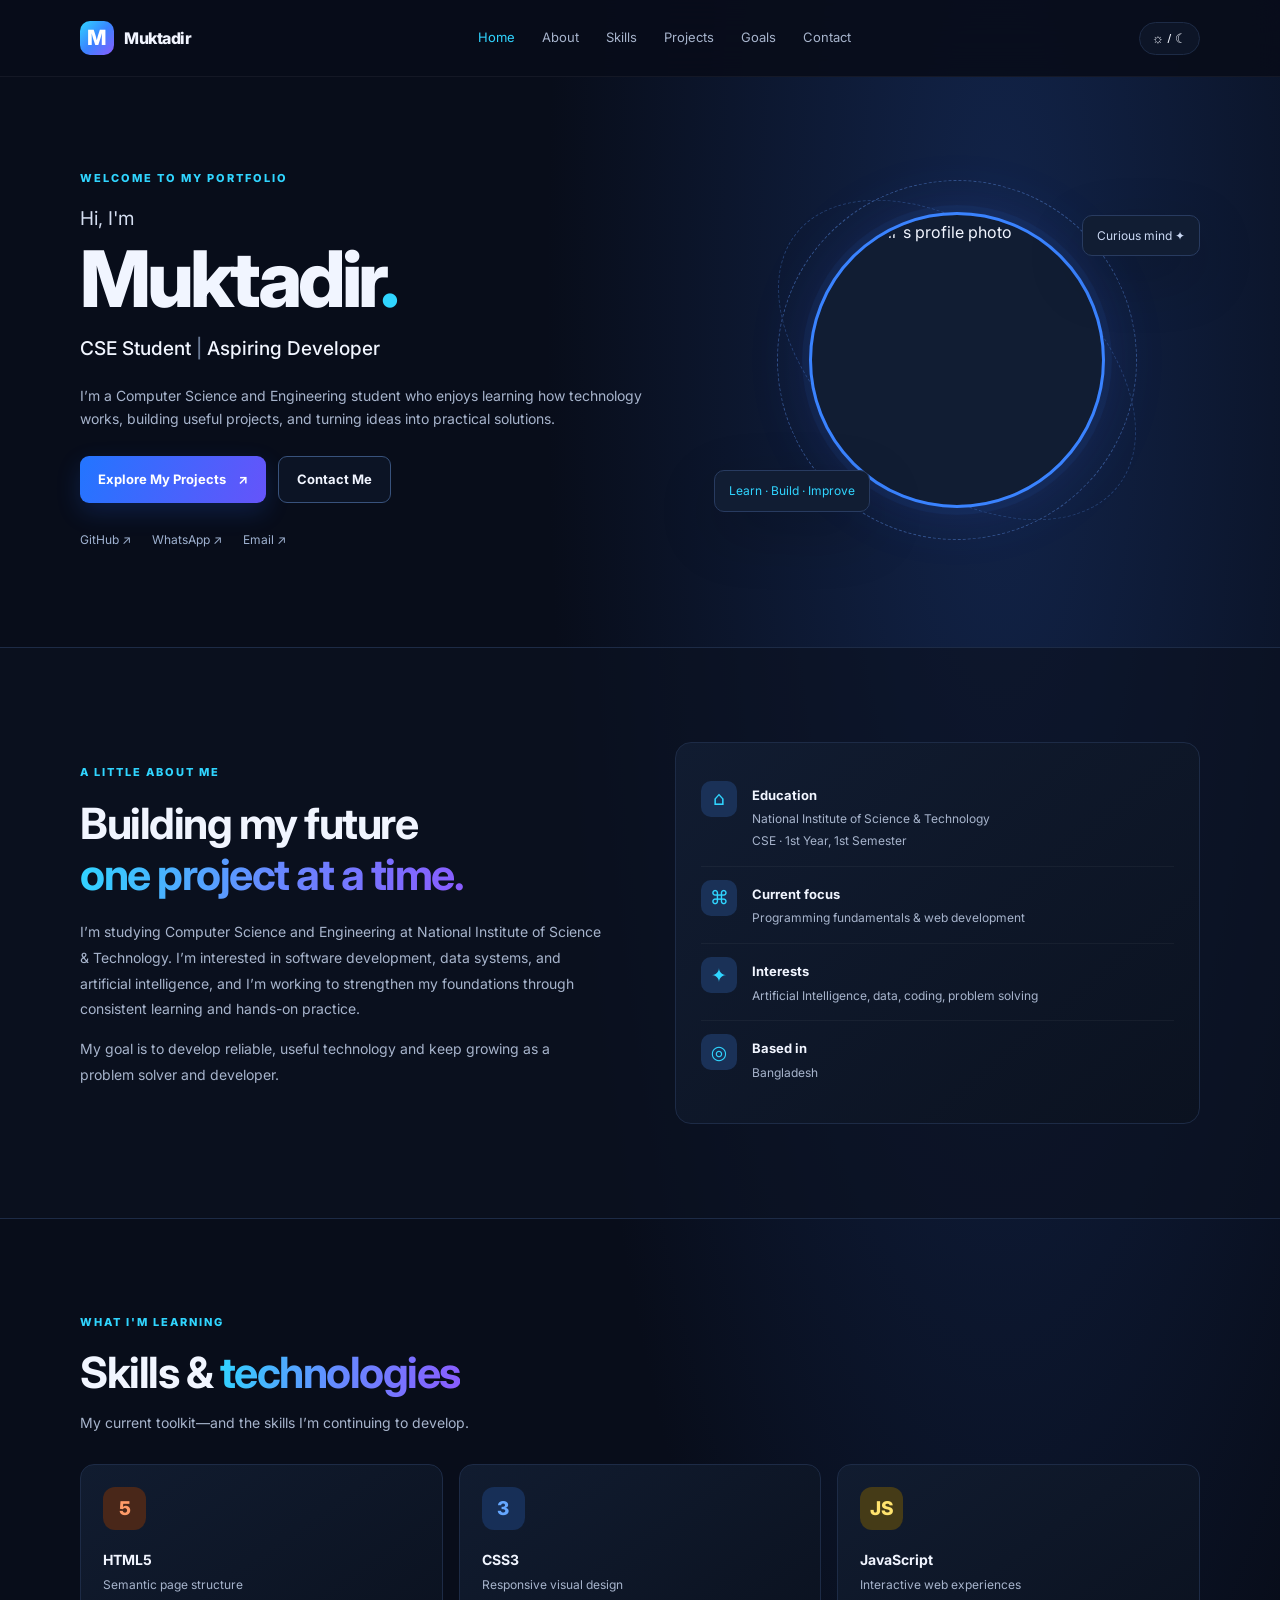
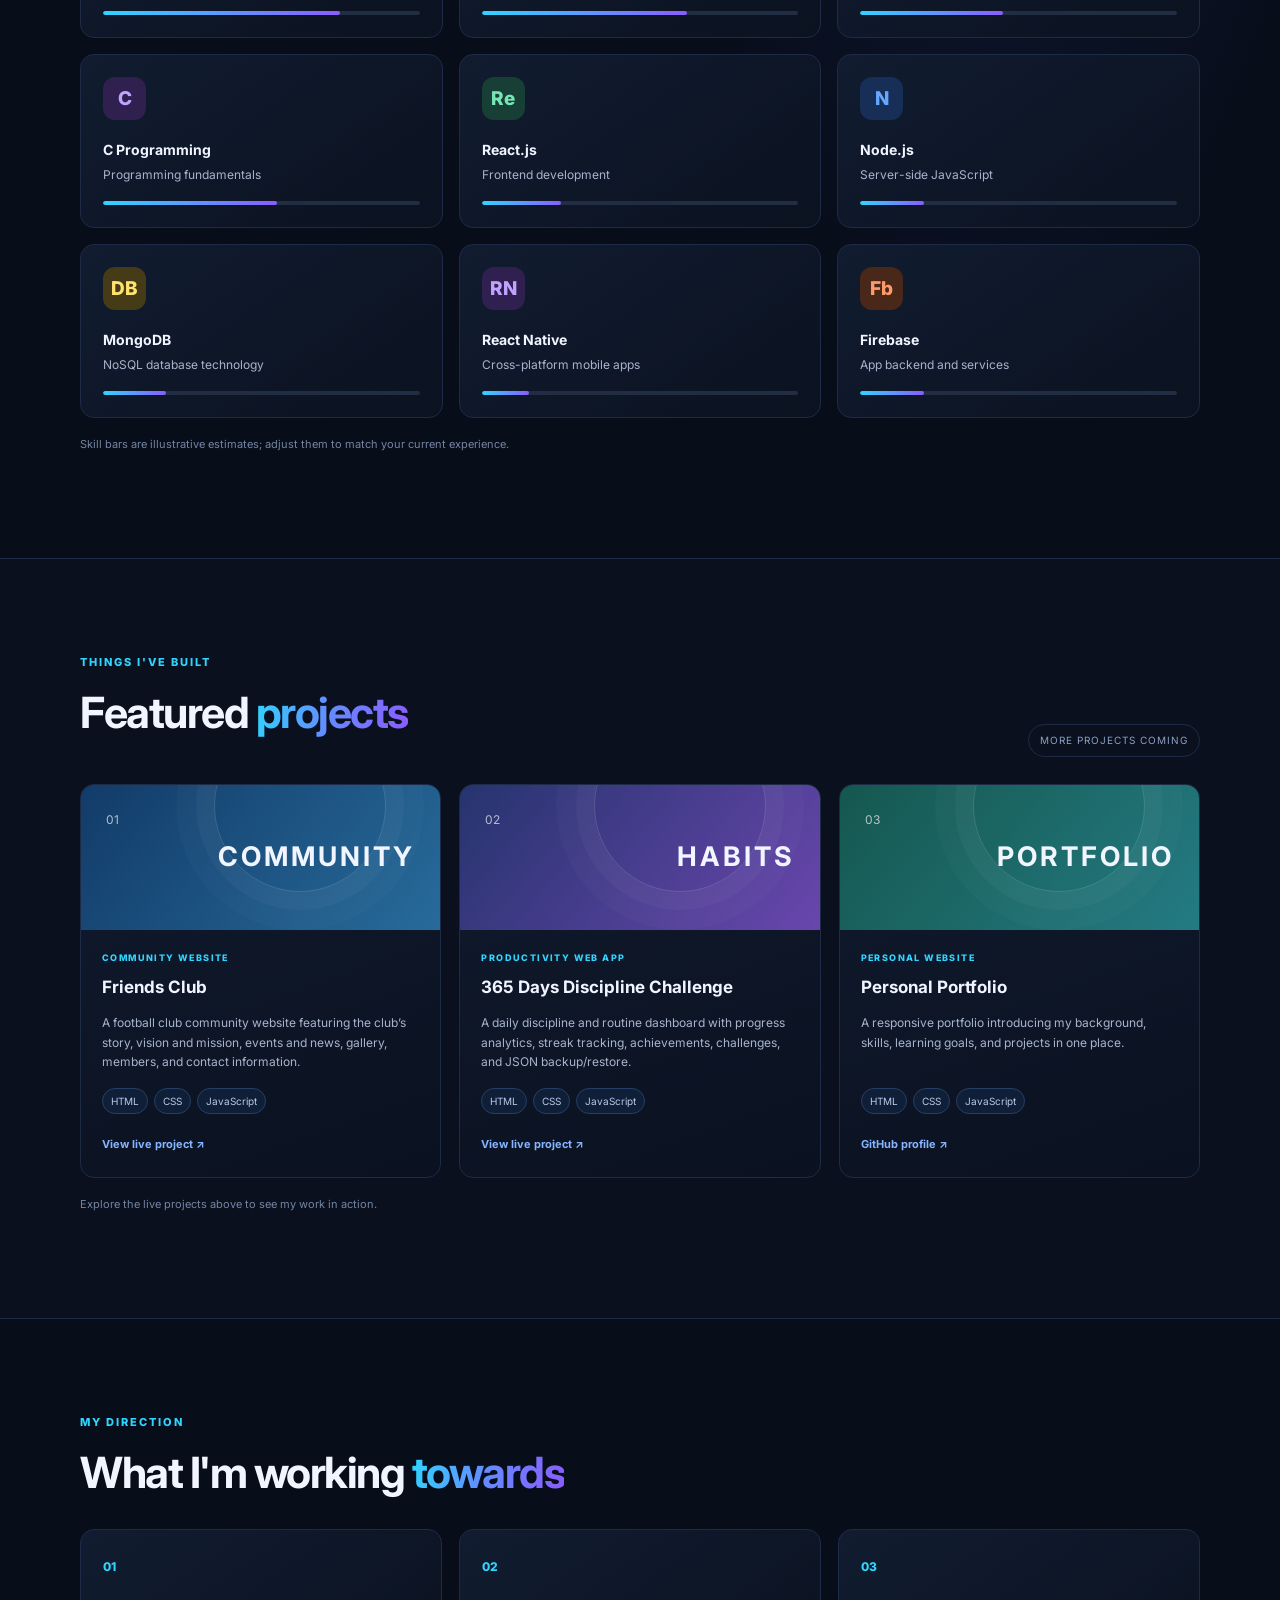
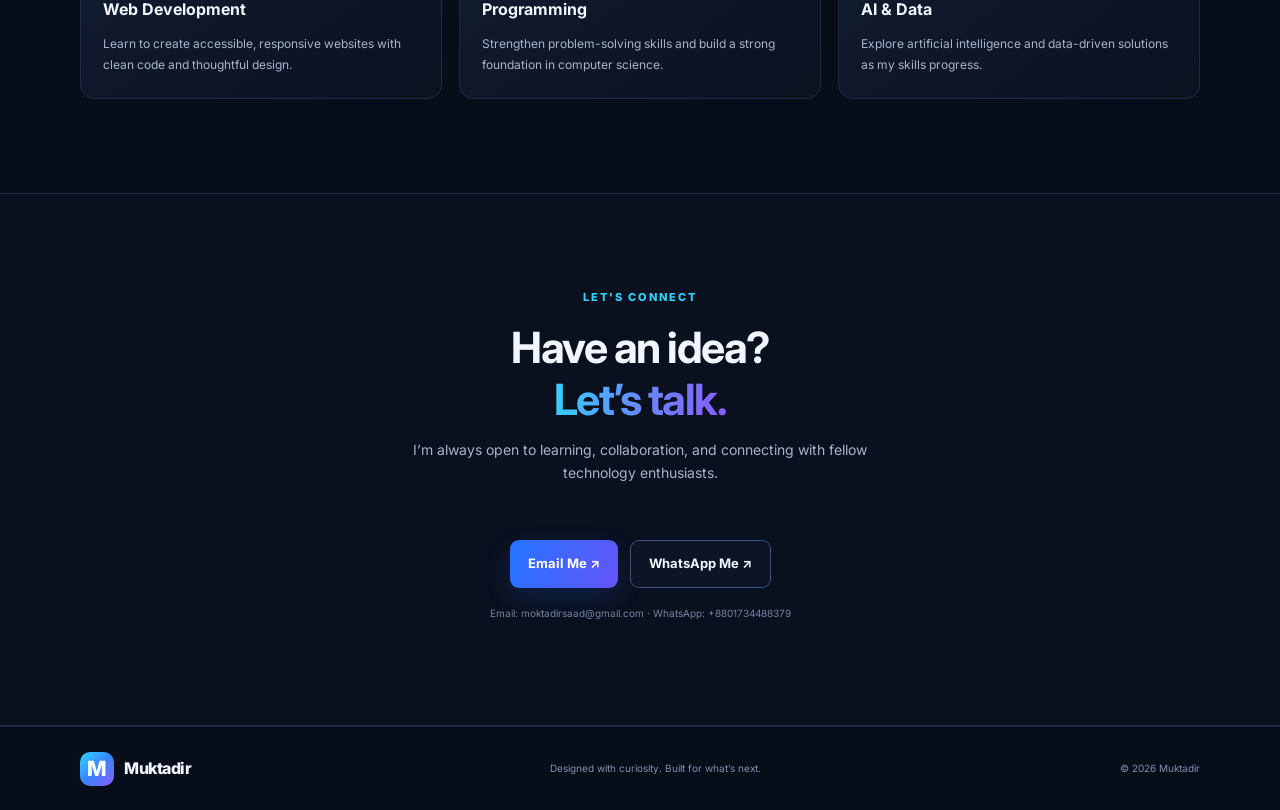
==== index.html @ 88bdde06 "Add files via upload" ====
<!DOCTYPE html>
<html lang="en">
<head>
  <meta charset="UTF-8">
  <meta name="viewport" content="width=device-width, initial-scale=1.0">
  <meta name="description" content="Muktadir — CSE student, aspiring software developer, and technology enthusiast. Explore web projects and skills.">
  <title>Muktadir | Personal Portfolio</title>
  <link rel="preconnect" href="https://fonts.googleapis.com">
  <link href="https://fonts.googleapis.com/css2?family=Inter:wght@400;500;600;700;800&display=swap" rel="stylesheet">
  <link rel="stylesheet" href="style.css">
  <script src="script.js" defer></script>
</head>
<body>
  <header class="site-header">
    <nav class="nav container" aria-label="Main navigation">
      <a class="brand" href="#home"><span class="brand-mark">M</span> Muktadir</a>
      <button class="menu-toggle" id="menuToggle" aria-label="Toggle navigation" aria-expanded="false">☰</button>
      <div class="nav-links" id="navLinks">
        <a class="active" href="#home">Home</a>
        <a href="#about">About</a>
        <a href="#skills">Skills</a>
        <a href="#projects">Projects</a>
        <a href="#services">Goals</a>
        <a href="#contact">Contact</a>
      </div>
      <button class="theme-toggle" id="themeToggle" aria-label="Toggle light and dark theme">☼ / ☾</button>
    </nav>
  </header>

  <main>
    <section class="hero section container" id="home">
      <div class="hero-copy">
        <p class="eyebrow">WELCOME TO MY PORTFOLIO</p>
        <p class="hello">Hi, I'm</p>
        <h1>Muktadir<span>.</span></h1>
        <h2>CSE Student <span class="muted">|</span> Aspiring Developer</h2>
        <p class="intro">I’m a Computer Science and Engineering student who enjoys learning how technology works, building useful projects, and turning ideas into practical solutions.</p>
        <div class="hero-actions">
          <a class="button primary" href="#projects">Explore My Projects <span>↗</span></a>
          <a class="button secondary" href="#contact">Contact Me</a>
        </div>
        <div class="socials">
          <!-- Replace these # links with your real profiles -->
          <a href="https://github.com/Muktadir-669" target="_blank" rel="noopener noreferrer" aria-label="GitHub profile">GitHub ↗</a>
          <a href="https://wa.me/8801734488379" target="_blank" rel="noopener noreferrer" aria-label="WhatsApp">WhatsApp ↗</a>
          <a href="mailto:moktadirsaad@gmail.com">Email ↗</a>
        </div>
      </div>
      <div class="hero-visual">
        <div class="orbit orbit-one"></div><div class="orbit orbit-two"></div>
        <div class="profile-placeholder"><img src="assets/profile.jpg" alt="Muktadir's profile photo"></div>
        <div class="floating-note note-top">Curious mind ✦</div>
        <div class="floating-note note-bottom">Learn · Build · Improve</div>
      </div>
    </section>

    <section class="section section-border" id="about">
      <div class="container two-column">
        <div>
          <p class="eyebrow">A LITTLE ABOUT ME</p>
          <h2 class="section-title">Building my future<br><span class="gradient-text">one project at a time.</span></h2>
          <p class="body-copy">I’m studying Computer Science and Engineering at National Institute of Science & Technology. I’m interested in software development, data systems, and artificial intelligence, and I’m working to strengthen my foundations through consistent learning and hands-on practice.</p>
          <p class="body-copy">My goal is to develop reliable, useful technology and keep growing as a problem solver and developer.</p>
        </div>
        <div class="info-panel">
          <div class="info-row"><span class="info-icon">⌂</span><div><b>Education</b><p>National Institute of Science & Technology</p><small>CSE · 1st Year, 1st Semester</small></div></div>
          <div class="info-row"><span class="info-icon">⌘</span><div><b>Current focus</b><p>Programming fundamentals & web development</p></div></div>
          <div class="info-row"><span class="info-icon">✦</span><div><b>Interests</b><p>Artificial Intelligence, data, coding, problem solving</p></div></div>
          <div class="info-row"><span class="info-icon">◎</span><div><b>Based in</b><p>Bangladesh</p></div></div>
        </div>
      </div>
    </section>

    <section class="section container" id="skills">
      <p class="eyebrow">WHAT I'M LEARNING</p>
      <h2 class="section-title">Skills & <span class="gradient-text">technologies</span></h2>
      <p class="section-subtitle">My current toolkit—and the skills I’m continuing to develop.</p>
      <div class="skills-grid">
        <article class="skill-card"><div class="skill-icon orange">5</div><h3>HTML5</h3><p>Semantic page structure</p><div class="skill-track"><span style="width:75%"></span></div></article>
        <article class="skill-card"><div class="skill-icon blue">3</div><h3>CSS3</h3><p>Responsive visual design</p><div class="skill-track"><span style="width:65%"></span></div></article>
        <article class="skill-card"><div class="skill-icon gold">JS</div><h3>JavaScript</h3><p>Interactive web experiences</p><div class="skill-track"><span style="width:45%"></span></div></article>
        <article class="skill-card"><div class="skill-icon purple">C</div><h3>C Programming</h3><p>Programming fundamentals</p><div class="skill-track"><span style="width:55%"></span></div></article>
        <article class="skill-card"><div class="skill-icon green">Re</div><h3>React.js</h3><p>Frontend development</p><div class="skill-track"><span style="width:25%"></span></div></article>
        <article class="skill-card"><div class="skill-icon blue">N</div><h3>Node.js</h3><p>Server-side JavaScript</p><div class="skill-track"><span style="width:20%"></span></div></article>
        <article class="skill-card"><div class="skill-icon gold">DB</div><h3>MongoDB</h3><p>NoSQL database technology</p><div class="skill-track"><span style="width:20%"></span></div></article>
        <article class="skill-card"><div class="skill-icon purple">RN</div><h3>React Native</h3><p>Cross-platform mobile apps</p><div class="skill-track"><span style="width:15%"></span></div></article>
        <article class="skill-card"><div class="skill-icon orange">Fb</div><h3>Firebase</h3><p>App backend and services</p><div class="skill-track"><span style="width:20%"></span></div></article>
      </div>
      <p class="skill-note">Skill bars are illustrative estimates; adjust them to match your current experience.</p>
    </section>

    <section class="section section-border" id="projects">
      <div class="container">
        <div class="section-heading-row"><div><p class="eyebrow">THINGS I'VE BUILT</p><h2 class="section-title">Featured <span class="gradient-text">projects</span></h2></div><span class="coming-soon">MORE PROJECTS COMING</span></div>
        <div class="projects-grid">
          <article class="project-card"><div class="project-art art-one"><span>01</span><b>COMMUNITY</b></div><div class="project-content"><p class="project-type">COMMUNITY WEBSITE</p><h3>Friends Club</h3><p>A football club community website featuring the club’s story, vision and mission, events and news, gallery, members, and contact information.</p><div class="tags"><span>HTML</span><span>CSS</span><span>JavaScript</span></div><a class="text-link" href="https://muktadir-669.github.io/friendsclub/" target="_blank" rel="noopener noreferrer">View live project ↗</a></div></article>
          <article class="project-card"><div class="project-art art-two"><span>02</span><b>HABITS</b></div><div class="project-content"><p class="project-type">PRODUCTIVITY WEB APP</p><h3>365 Days Discipline Challenge</h3><p>A daily discipline and routine dashboard with progress analytics, streak tracking, achievements, challenges, and JSON backup/restore.</p><div class="tags"><span>HTML</span><span>CSS</span><span>JavaScript</span></div><a class="text-link" href="https://muktadir-669.github.io/daily-routine/" target="_blank" rel="noopener noreferrer">View live project ↗</a></div></article>
          <article class="project-card"><div class="project-art art-three"><span>03</span><b>PORTFOLIO</b></div><div class="project-content"><p class="project-type">PERSONAL WEBSITE</p><h3>Personal Portfolio</h3><p>A responsive portfolio introducing my background, skills, learning goals, and projects in one place.</p><div class="tags"><span>HTML</span><span>CSS</span><span>JavaScript</span></div><a class="text-link" href="https://github.com/Muktadir-669" target="_blank" rel="noopener noreferrer">GitHub profile ↗</a></div></article>
        </div>
        <p class="skill-note">Explore the live projects above to see my work in action.</p>
      </div>
    </section>

    <section class="section container" id="services">
      <p class="eyebrow">MY DIRECTION</p>
      <h2 class="section-title">What I'm working <span class="gradient-text">towards</span></h2>
      <div class="goals-grid">
        <article class="goal-card"><span class="goal-number">01</span><h3>Web Development</h3><p>Learn to create accessible, responsive websites with clean code and thoughtful design.</p></article>
        <article class="goal-card"><span class="goal-number">02</span><h3>Programming</h3><p>Strengthen problem-solving skills and build a strong foundation in computer science.</p></article>
        <article class="goal-card"><span class="goal-number">03</span><h3>AI & Data</h3><p>Explore artificial intelligence and data-driven solutions as my skills progress.</p></article>
      </div>
    </section>

    <section class="section contact-section section-border" id="contact">
      <div class="container contact-inner">
        <p class="eyebrow">LET'S CONNECT</p>
        <h2 class="section-title">Have an idea?<br><span class="gradient-text">Let’s talk.</span></h2>
        <p class="section-subtitle">I’m always open to learning, collaboration, and connecting with fellow technology enthusiasts.</p>
        <div class="hero-actions"><a class="button primary" href="mailto:moktadirsaad@gmail.com">Email Me ↗</a><a class="button secondary" href="https://wa.me/8801734488379" target="_blank" rel="noopener noreferrer">WhatsApp Me ↗</a></div>
        <p class="contact-hint">Email: moktadirsaad@gmail.com · WhatsApp: +8801734488379</p>
      </div>
    </section>
  </main>

  <footer class="footer">
    <div class="container footer-inner"><a class="brand" href="#home"><span class="brand-mark">M</span> Muktadir</a><p>Designed with curiosity. Built for what’s next.</p><span>© <span id="year"></span> Muktadir</span></div>
  </footer>
</body>
</html>
---- style.css ----
:root{--bg:#080d1a;--panel:#0d1527;--panel2:#101c32;--text:#f1f5ff;--muted:#a7b4cc;--line:#1d2b46;--blue:#3984ff;--cyan:#30d5ff;--purple:#8a5cff;--shadow:0 20px 60px #0003}
*{box-sizing:border-box}html{scroll-behavior:smooth;scroll-padding-top:88px}body{margin:0;font-family:Inter,system-ui,sans-serif;background:radial-gradient(ellipse at 78% 8%,#12244a 0,transparent 32%),var(--bg);color:var(--text);line-height:1.65}a{color:inherit;text-decoration:none}.container{width:min(1120px,calc(100% - 44px));margin-inline:auto}.site-header{position:sticky;top:0;z-index:10;background:#080d1ae8;backdrop-filter:blur(18px);border-bottom:1px solid #ffffff0d}.nav{height:76px;display:flex;align-items:center;justify-content:space-between;gap:24px}.brand{font-weight:800;letter-spacing:-.5px;display:flex;align-items:center;gap:10px;white-space:nowrap}.brand-mark{display:grid;place-items:center;width:34px;height:34px;border-radius:10px;background:linear-gradient(135deg,var(--cyan),var(--blue),var(--purple));color:white;font-size:21px}.nav-links{display:flex;gap:27px;color:var(--muted);font-size:13px}.nav-links a:hover,.nav-links a.active{color:var(--cyan)}.theme-toggle,.menu-toggle{background:var(--panel);border:1px solid var(--line);color:var(--text);border-radius:20px;padding:8px 12px;cursor:pointer}.menu-toggle{display:none}.section{padding-top:94px;padding-bottom:94px}.hero{min-height:570px;display:grid;grid-template-columns:1.1fr .9fr;align-items:center;gap:40px;padding-top:65px;padding-bottom:70px}.eyebrow{color:var(--cyan);font-size:11px;font-weight:800;letter-spacing:2px;margin:0 0 16px}.hello{font-size:19px;margin:0;color:#d5def1}.hero h1{font-size:clamp(48px,7vw,78px);line-height:1.08;letter-spacing:-4px;margin:3px 0 12px;font-weight:800}.hero h1 span{color:var(--cyan)}.hero h2{font-size:19px;font-weight:500;margin:0 0 19px}.muted{color:#687995}.intro,.body-copy,.section-subtitle{color:var(--muted);font-size:14px;max-width:580px}.hero-actions{display:flex;gap:12px;flex-wrap:wrap;margin-top:26px}.button{display:inline-flex;align-items:center;justify-content:center;gap:12px;padding:12px 18px;border-radius:9px;font-weight:700;font-size:13px;transition:transform .2s,box-shadow .2s}.button:hover{transform:translateY(-2px)}.primary{background:linear-gradient(110deg,#2375ff,#6554fa);box-shadow:0 9px 25px #276cff30;color:white}.secondary{border:1px solid #38527c;background:#0c1425}.socials{display:flex;gap:21px;margin-top:27px;color:#9fb2d1;font-size:12px}.socials a:hover,.text-link:hover{color:var(--cyan)}.hero-visual{position:relative;min-height:390px;display:grid;place-items:center}.profile-placeholder{width:min(290px,70vw);aspect-ratio:1;border-radius:50%;display:flex;flex-direction:column;align-items:center;justify-content:center;gap:7px;background:linear-gradient(145deg,#13294b,#10172c);border:4px solid transparent;background-clip:padding-box;outline:3px solid #3a83ff;box-shadow:0 0 0 10px #3984ff10,0 0 65px #3b66ff2b;position:relative;z-index:1}.profile-placeholder span{font-size:100px;font-weight:800;line-height:1;background:linear-gradient(140deg,var(--cyan),var(--purple));background-clip:text;color:transparent}.profile-placeholder small{font-size:9px;letter-spacing:2px;color:#8ca3c8}.orbit{position:absolute;border:1px dashed #31528a;border-radius:50%;width:360px;height:360px;transform:rotate(-25deg)}.orbit-two{width:410px;height:250px;border-color:#243f70;transform:rotate(38deg)}.floating-note{position:absolute;z-index:2;background:#111d33;border:1px solid #283b60;box-shadow:var(--shadow);border-radius:10px;padding:10px 14px;font-size:12px;color:#cbd9f4}.note-top{top:50px;right:0}.note-bottom{bottom:43px;left:0;color:var(--cyan)}.section-border{border-top:1px solid var(--line);border-bottom:1px solid var(--line);background:#0b1221a6}.two-column{display:grid;grid-template-columns:1fr 1fr;gap:70px;align-items:center}.section-title{font-size:clamp(30px,4vw,43px);line-height:1.2;letter-spacing:-1.5px;margin:0 0 18px}.gradient-text{background:linear-gradient(100deg,var(--cyan),#6689ff,var(--purple));background-clip:text;color:transparent}.body-copy{line-height:1.85}.info-panel{background:linear-gradient(140deg,#111c31,#0b1220);border:1px solid var(--line);padding:25px;border-radius:16px}.info-row{display:flex;gap:15px;padding:13px 0}.info-row+.info-row{border-top:1px solid #ffffff0b}.info-icon{display:grid;place-items:center;flex-shrink:0;width:36px;height:36px;border-radius:10px;background:#1a3157;color:var(--cyan);font-size:19px}.info-row b{font-size:13px}.info-row p,.info-row small{display:block;margin:2px 0;color:var(--muted);font-size:12px}.section-subtitle{margin-top:-5px;margin-bottom:30px}.skills-grid{display:grid;grid-template-columns:repeat(4,1fr);gap:16px}.skill-card,.goal-card{border:1px solid var(--line);background:linear-gradient(145deg,#111c30,#0b1220);padding:22px;border-radius:14px;transition:transform .2s,border-color .2s}.skill-card:hover,.goal-card:hover,.project-card:hover{transform:translateY(-4px);border-color:#36558c}.skill-icon{width:43px;height:43px;border-radius:12px;display:grid;place-items:center;font-size:19px;font-weight:800;margin-bottom:18px}.orange{background:#492719;color:#ff9b68}.blue{background:#172f57;color:#65a7ff}.gold{background:#453b17;color:#ffe36e}.purple{background:#30204f;color:#c2a2ff}.skill-card h3,.goal-card h3{font-size:14px;margin:0 0 4px}.skill-card p,.goal-card p{font-size:12px;color:var(--muted);margin:0 0 16px}.skill-track{height:4px;border-radius:4px;background:#202d43;overflow:hidden}.skill-track span{display:block;height:100%;background:linear-gradient(90deg,var(--cyan),var(--purple));border-radius:4px}.skill-note{font-size:11px;color:#7385a3;margin-top:17px}.section-heading-row{display:flex;align-items:end;justify-content:space-between;gap:20px;margin-bottom:27px}.coming-soon{font-size:10px;letter-spacing:1px;color:#8ba0c2;border:1px solid var(--line);border-radius:20px;padding:7px 11px}.projects-grid{display:grid;grid-template-columns:repeat(3,1fr);gap:18px}.project-card{overflow:hidden;border:1px solid var(--line);border-radius:14px;background:linear-gradient(160deg,#111b2e,#0a1120);transition:transform .2s,border-color .2s}.project-art{height:145px;display:flex;align-items:center;justify-content:space-between;padding:25px;position:relative;overflow:hidden}.project-art:after{content:"";position:absolute;width:170px;height:170px;border:1px solid #ffffff25;border-radius:50%;right:15%;top:-65px;box-shadow:0 0 0 18px #ffffff08,0 0 0 38px #ffffff05}.project-art span{font-size:12px;align-self:flex-start;color:#ffffffa8}.project-art b{font-size:27px;letter-spacing:3px}.art-one{background:linear-gradient(130deg,#123b68,#276b9b)}.art-two{background:linear-gradient(130deg,#26346e,#6946ad)}.art-three{background:linear-gradient(130deg,#15574f,#247b83)}.project-content{padding:21px}.project-type{font-size:9px;letter-spacing:1.4px;color:var(--cyan);font-weight:800;margin:0 0 7px}.project-content h3{font-size:17px;margin:0 0 8px}.project-content>p:not(.project-type){font-size:12px;color:var(--muted);min-height:60px}.tags{display:flex;gap:6px;flex-wrap:wrap;margin:15px 0}.tags span{font-size:10px;border:1px solid #263e64;background:#101f38;border-radius:20px;padding:4px 8px;color:#b9c9e6}.text-link{font-size:11px;color:#86b4ff;font-weight:700}.goals-grid{display:grid;grid-template-columns:repeat(3,1fr);gap:17px;margin-top:30px}.goal-number{font-size:12px;color:var(--cyan);font-weight:800;display:inline-block;margin-bottom:20px}.goal-card h3{font-size:16px;margin-bottom:10px}.goal-card p{line-height:1.8;margin:0}.contact-section{text-align:center}.contact-inner{display:flex;align-items:center;flex-direction:column}.contact-inner .section-subtitle{max-width:520px}.contact-hint{font-size:10px;color:#7284a2;margin-top:17px}.footer{border-top:1px solid var(--line);padding:23px 0}.footer-inner{display:flex;align-items:center;justify-content:space-between;gap:18px}.footer p,.footer>div>span{font-size:10px;color:#7f91ae}.light-theme{--bg:#f4f7fc;--panel:#fff;--panel2:#e9eef8;--text:#142039;--muted:#5b6880;--line:#dbe3f0;--shadow:0 20px 60px #263c6414;background:radial-gradient(ellipse at 78% 8%,#dfe9ff 0,transparent 32%),var(--bg)}.light-theme .site-header{background:#f4f7fce8}.light-theme .section-border{background:#eaf0fa80}.light-theme .info-panel,.light-theme .skill-card,.light-theme .goal-card,.light-theme .project-card{background:linear-gradient(145deg,#fff,#f4f7fc)}.light-theme .secondary,.light-theme .floating-note{background:#fff}.light-theme .tags span{background:#edf3ff;color:#334767}.light-theme .profile-placeholder{background:linear-gradient(145deg,#e1ebff,#fff)}
@media(max-width:800px){.nav-links{gap:14px}.hero{grid-template-columns:1fr .8fr}.hero h1{font-size:58px}.skills-grid{grid-template-columns:repeat(2,1fr)}.two-column{gap:30px}.projects-grid{grid-template-columns:1fr 1fr}.projects-grid .project-card:last-child{grid-column:span 2}.orbit{width:300px;height:300px}.orbit-two{width:330px;height:220px}.note-top{right:-4px}}
@media(max-width:620px){.container{width:min(100% - 32px,1120px)}.nav{height:68px}.menu-toggle{display:block;margin-left:auto}.theme-toggle{padding:7px 9px}.nav-links{display:none;position:absolute;top:68px;left:0;right:0;background:var(--bg);padding:18px 24px 22px;border-bottom:1px solid var(--line);flex-direction:column;gap:16px}.nav-links.open{display:flex}.hero{grid-template-columns:1fr;padding-top:60px;gap:15px}.hero h1{font-size:58px;letter-spacing:-3px}.hero-visual{min-height:340px}.profile-placeholder{width:230px}.profile-placeholder span{font-size:80px}.orbit{width:290px;height:290px}.orbit-two{width:320px;height:200px}.note-top{top:22px;right:2px}.note-bottom{bottom:20px;left:0}.section{padding-top:68px;padding-bottom:68px}.two-column{grid-template-columns:1fr;gap:25px}.section-title{font-size:34px}.projects-grid,.goals-grid{grid-template-columns:1fr}.projects-grid .project-card:last-child{grid-column:auto}.project-content>p:not(.project-type){min-height:0}.section-heading-row{align-items:start;flex-direction:column}.footer-inner{flex-wrap:wrap}.footer-inner p{order:3;width:100%;margin:0}.socials{flex-wrap:wrap}}

/* Profile photo */
.profile-placeholder{overflow:hidden;padding:0;background:#111d33}
.profile-placeholder img{width:100%;height:100%;object-fit:cover;object-position:center 28%;border-radius:50%;display:block}
.light-theme .profile-placeholder{background:#fff}

/* Updated skills and projects */
.green{background:#173f35;color:#78e5b6}
.skills-grid{grid-template-columns:repeat(3,minmax(0,1fr))}
@media(max-width:800px){.skills-grid{grid-template-columns:repeat(2,minmax(0,1fr))}}
@media(max-width:620px){.skills-grid{grid-template-columns:1fr}}
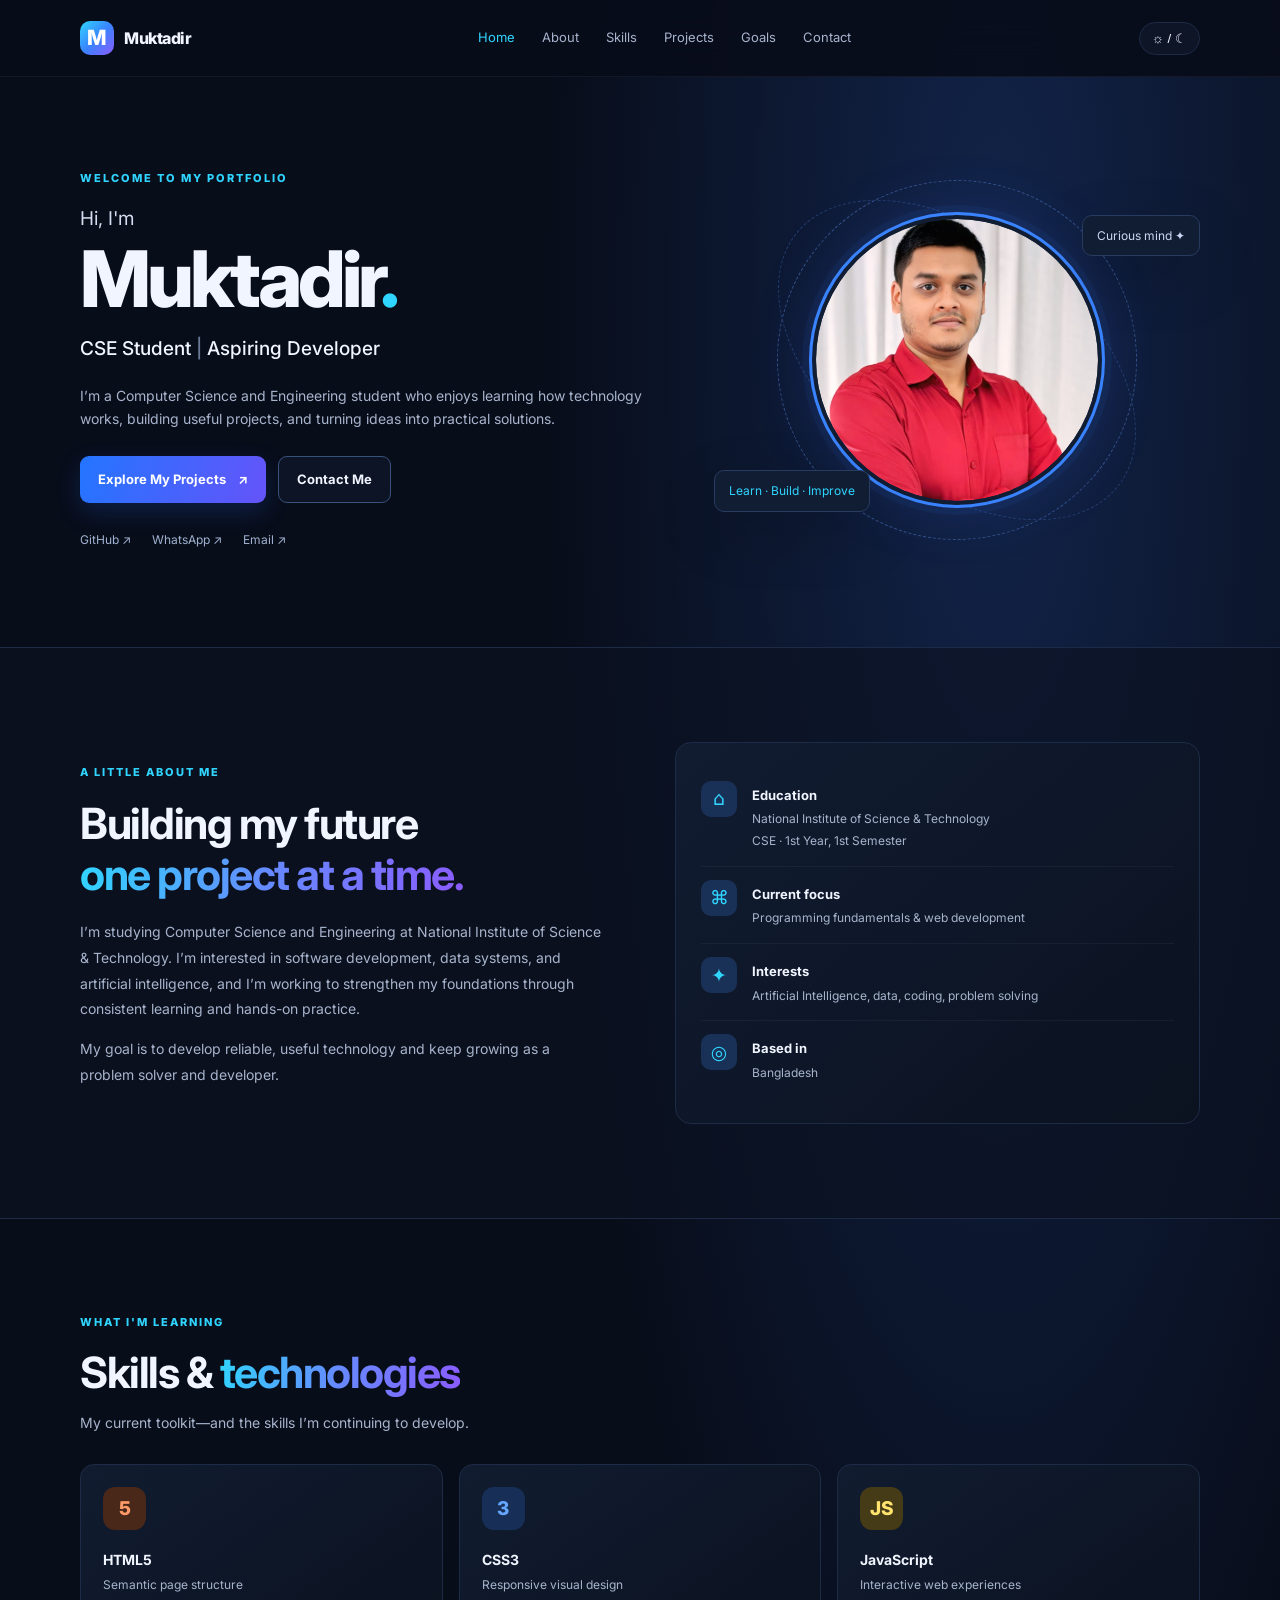
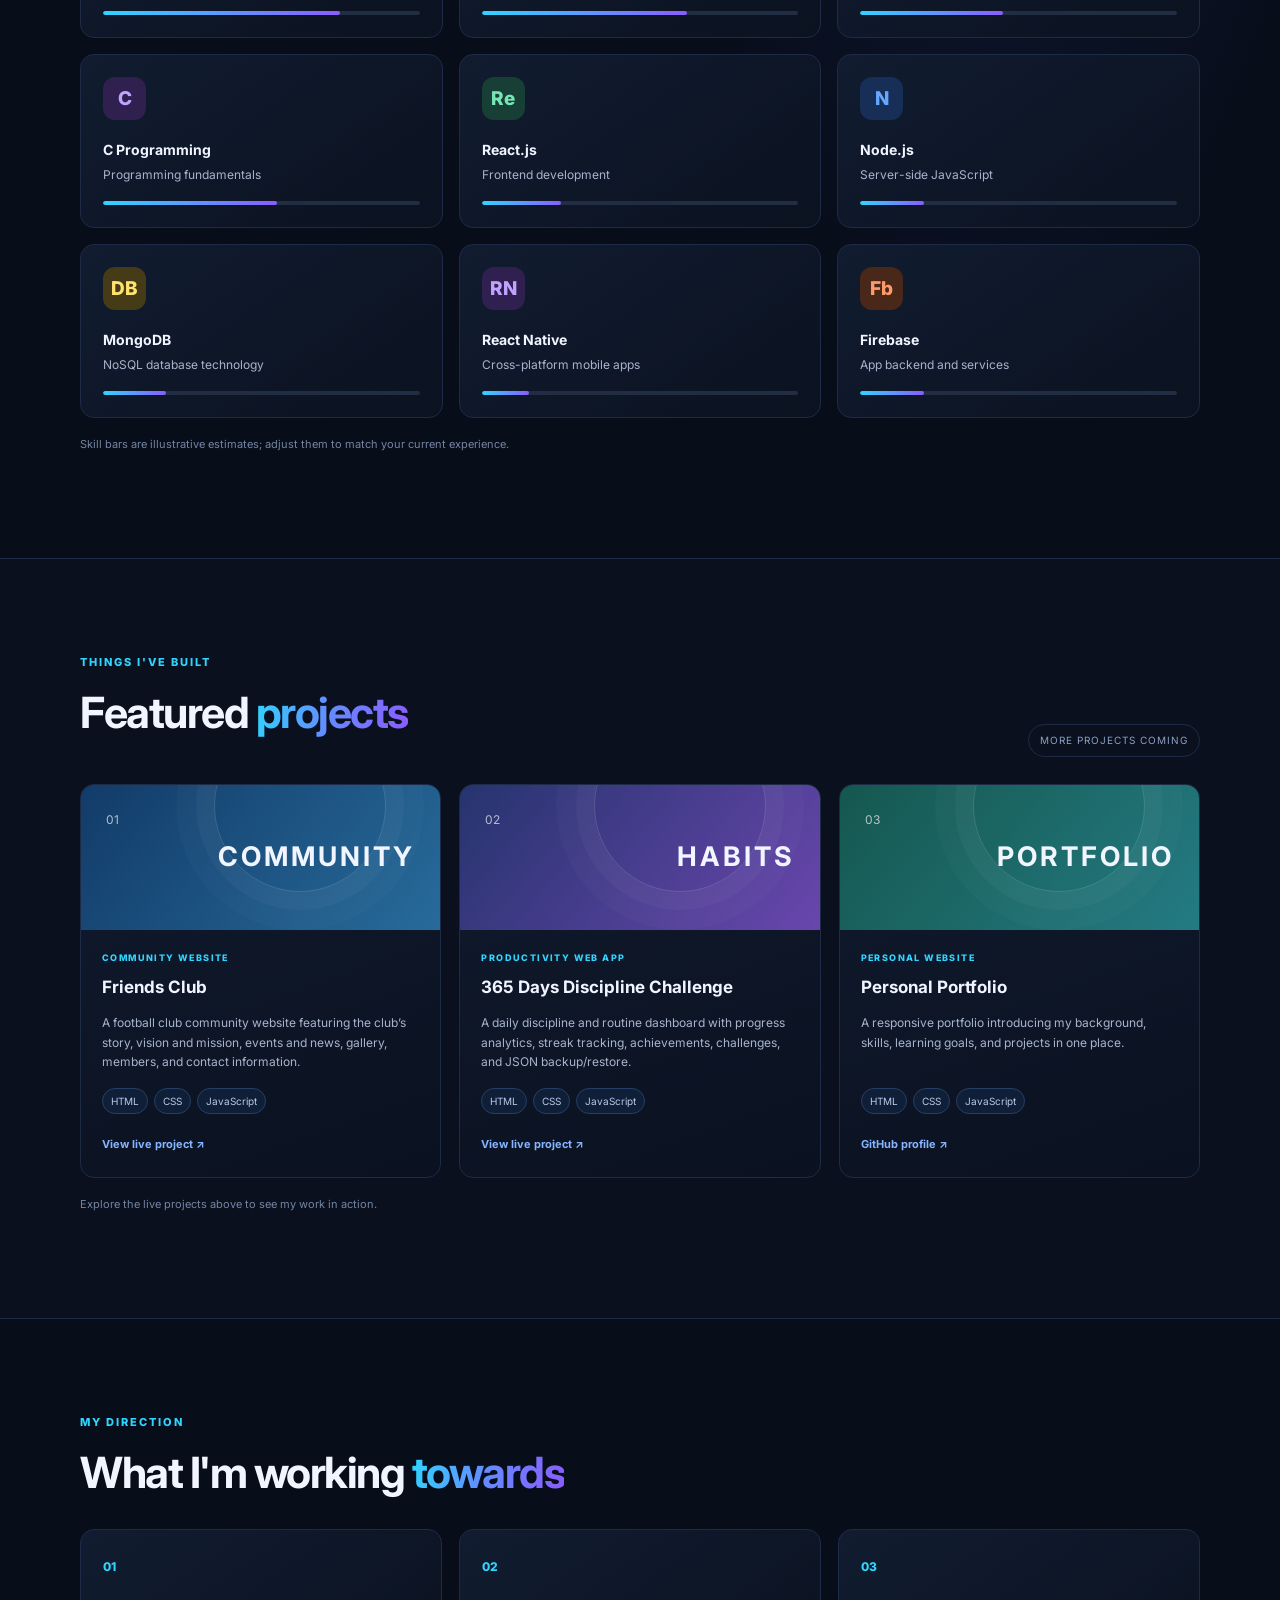
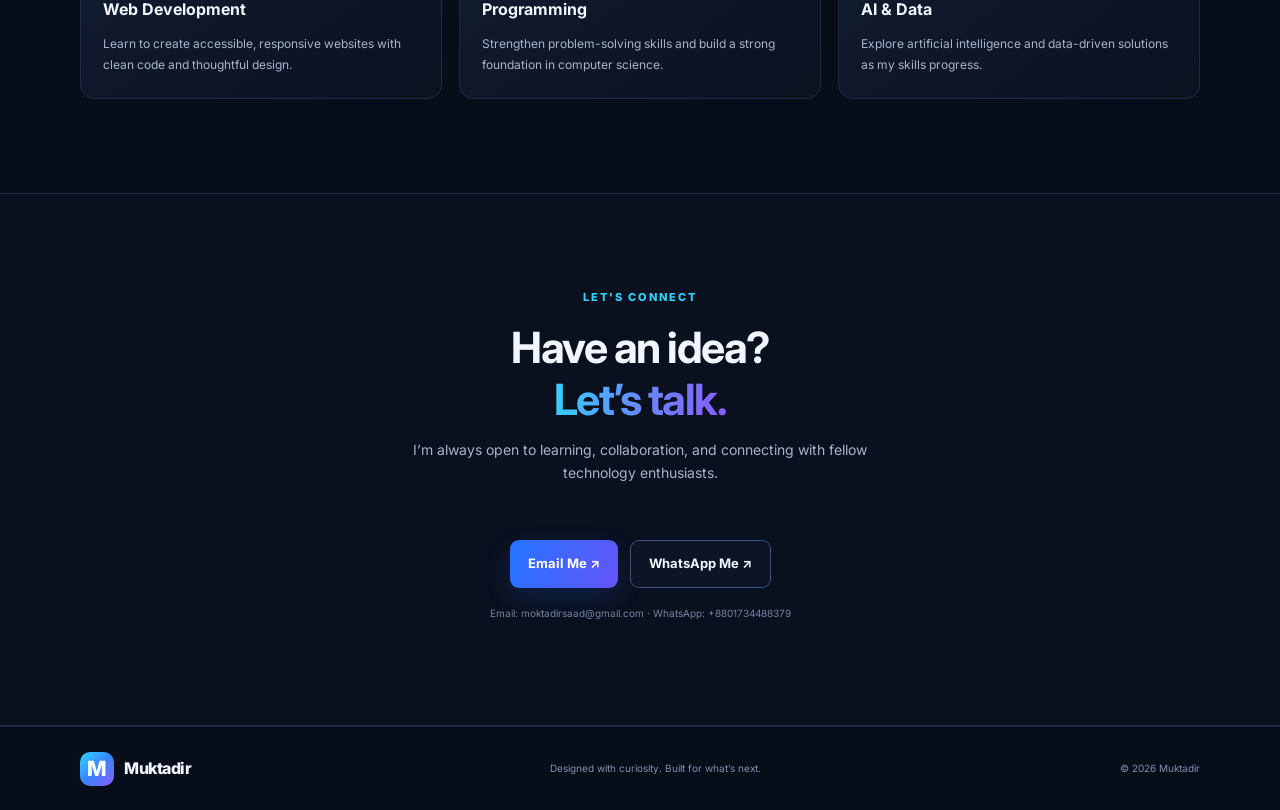
==== commit 917667bd: "Update profile image source in index.html" ====
--- a/index.html
+++ b/index.html
@@ -48,7 +48,7 @@
       </div>
       <div class="hero-visual">
         <div class="orbit orbit-one"></div><div class="orbit orbit-two"></div>
-        <div class="profile-placeholder"><img src="assets/profile.jpg" alt="Muktadir's profile photo"></div>
+        <div class="profile-placeholder"><img src="profile.jpg" alt="Muktadir's profile photo"></div>
         <div class="floating-note note-top">Curious mind ✦</div>
         <div class="floating-note note-bottom">Learn · Build · Improve</div>
       </div>
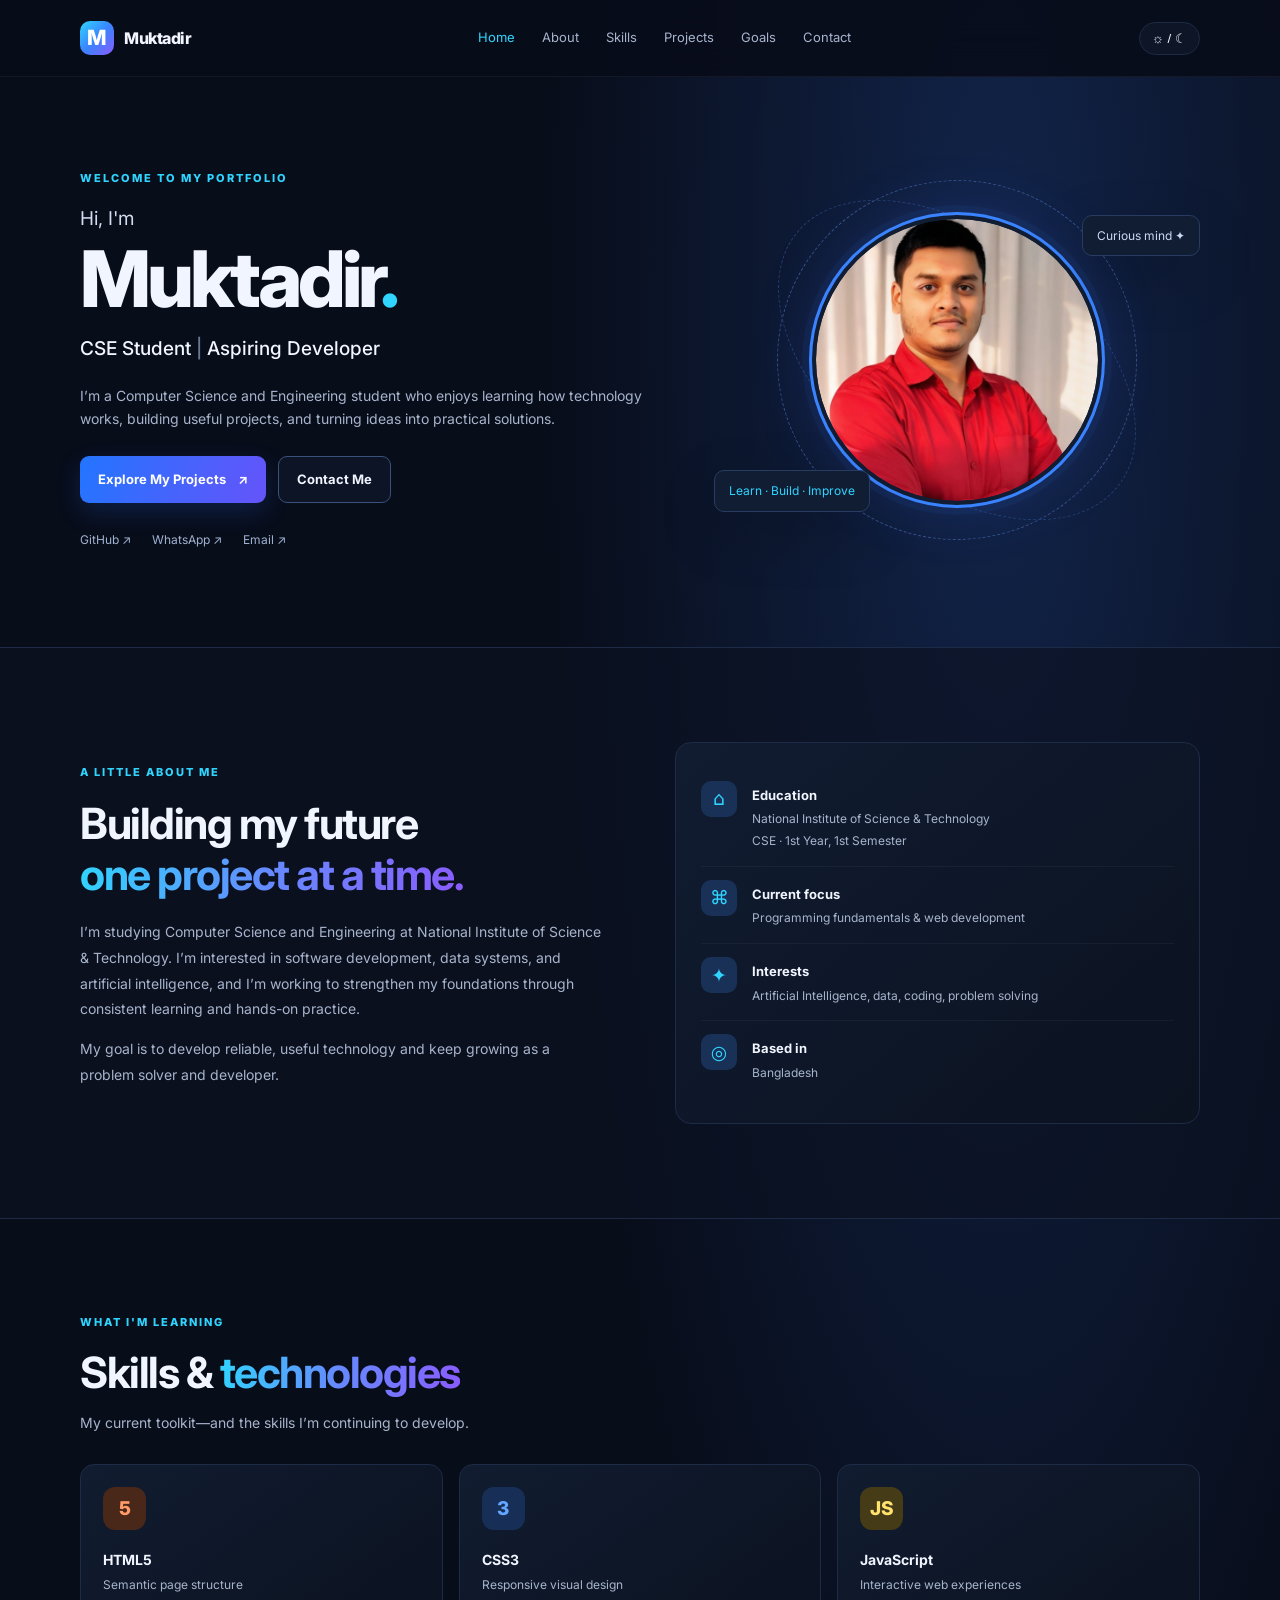
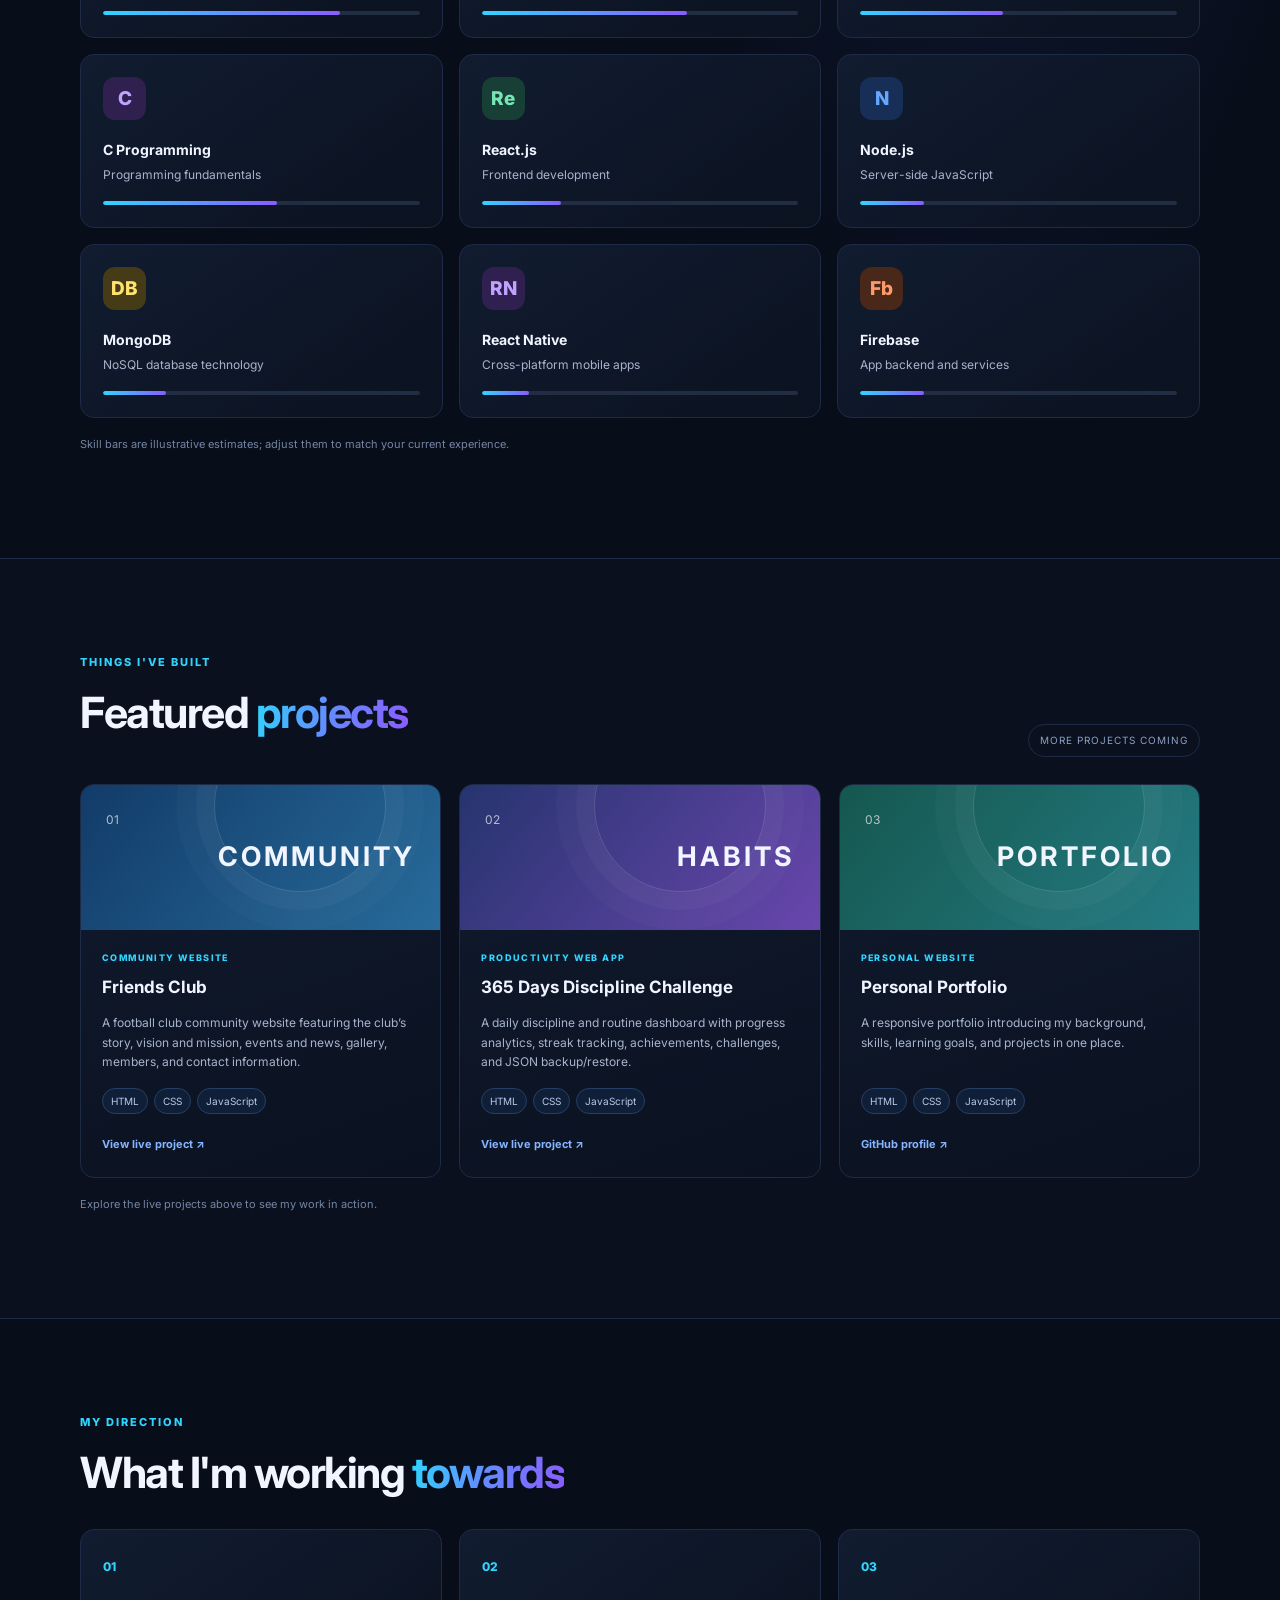
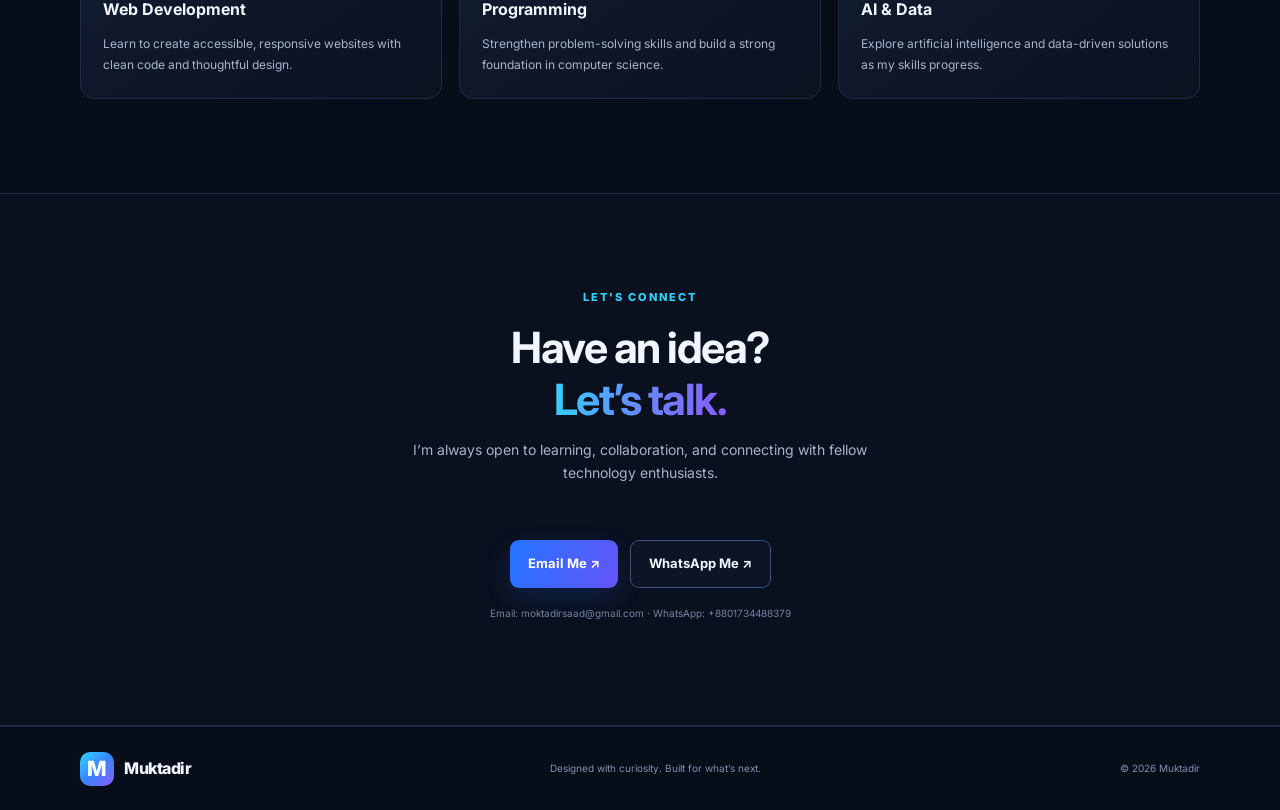
==== commit dffdab8a: "Update profile image source in index.html" ====
--- a/index.html
+++ b/index.html
@@ -48,7 +48,7 @@
       </div>
       <div class="hero-visual">
         <div class="orbit orbit-one"></div><div class="orbit orbit-two"></div>
-        <div class="profile-placeholder"><img src="profile.jpg" alt="Muktadir's profile photo"></div>
+        <div class="profile-placeholder"><img src="Profile pic.jpg" alt="Muktadir's profile photo"></div>
         <div class="floating-note note-top">Curious mind ✦</div>
         <div class="floating-note note-bottom">Learn · Build · Improve</div>
       </div>
